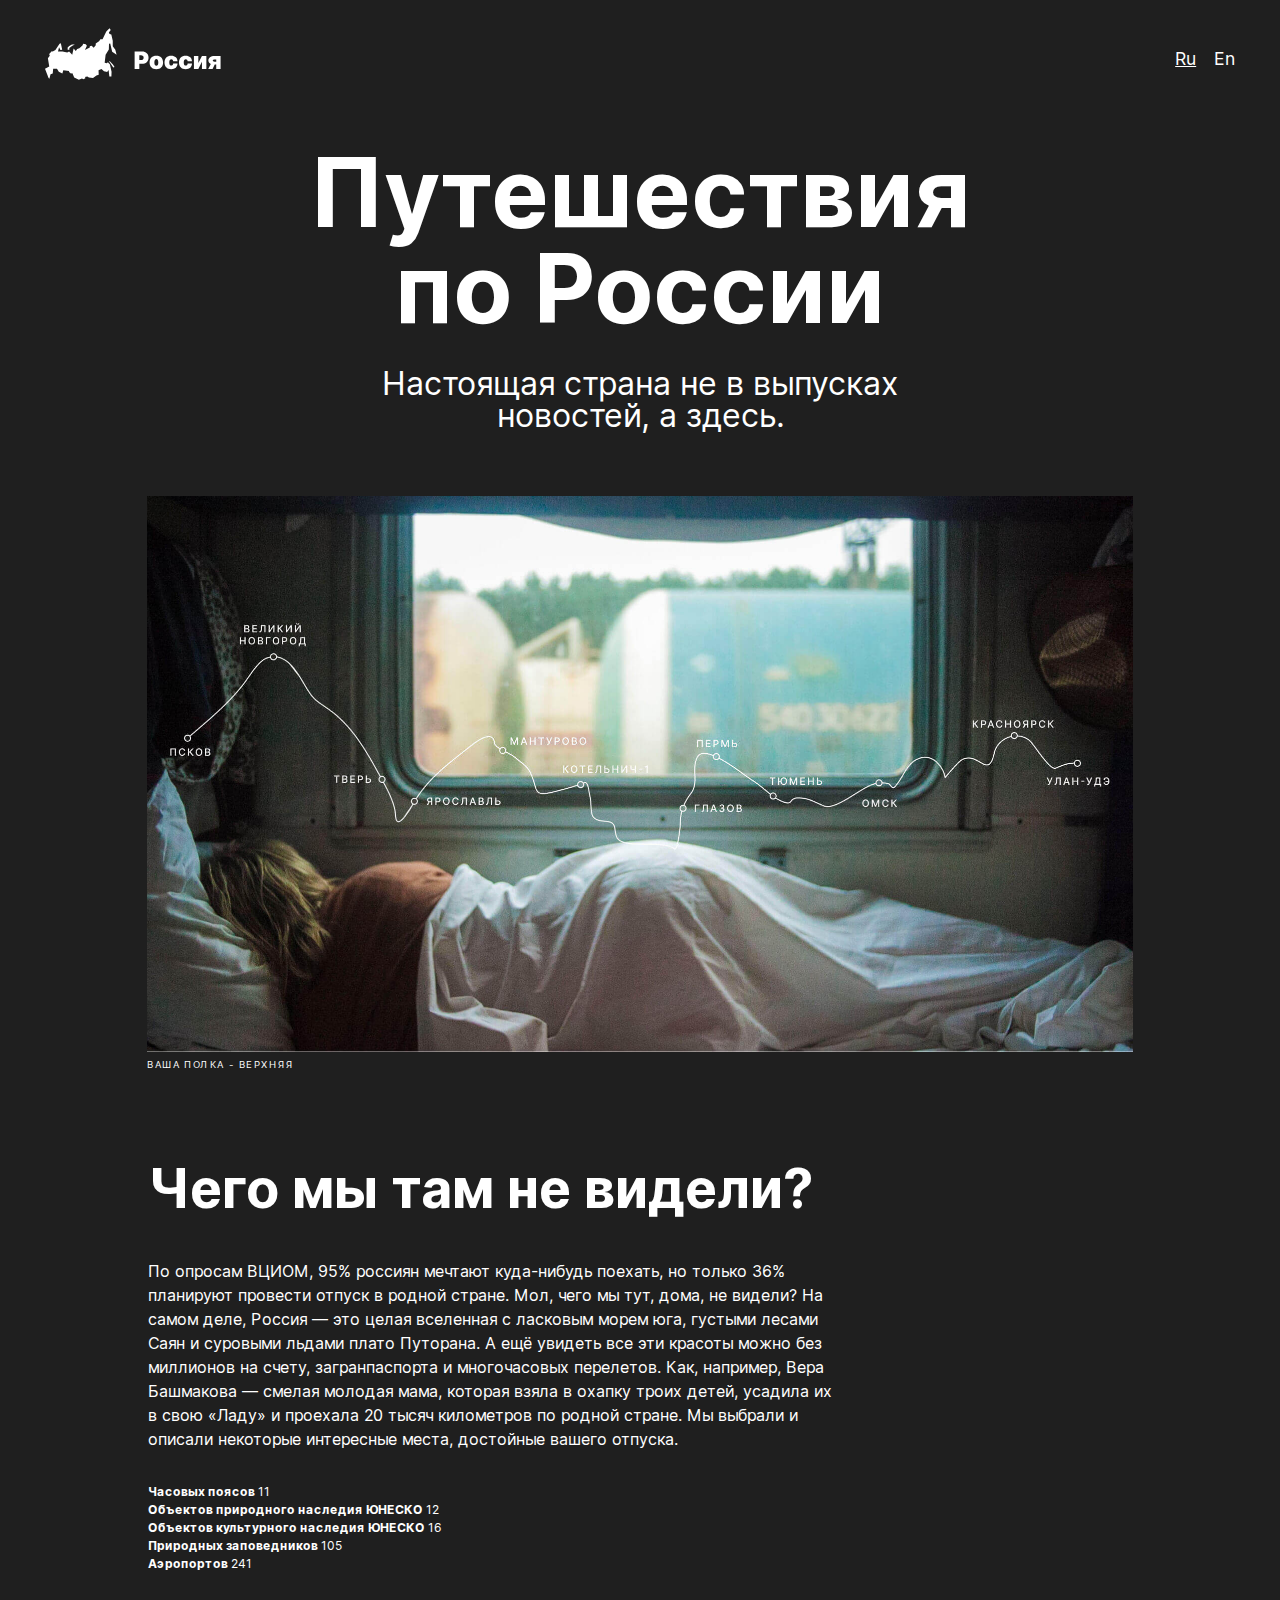
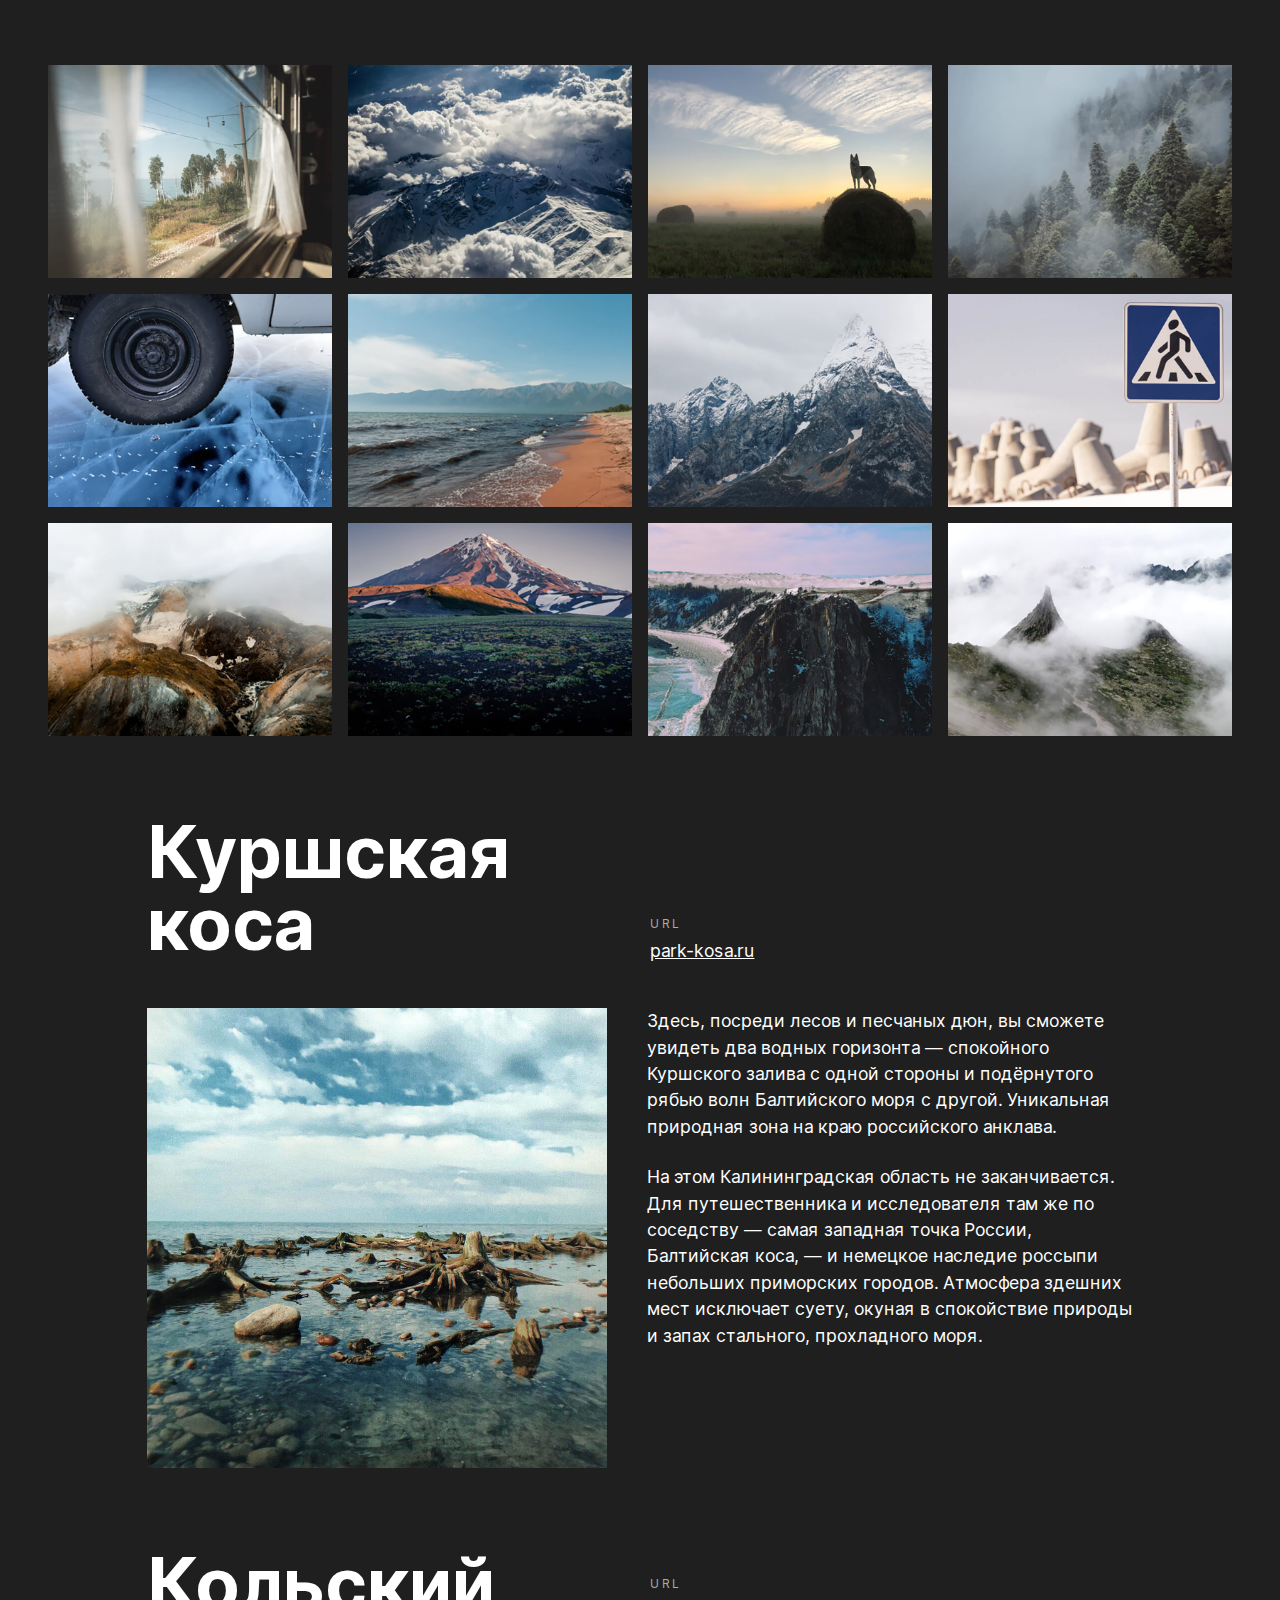
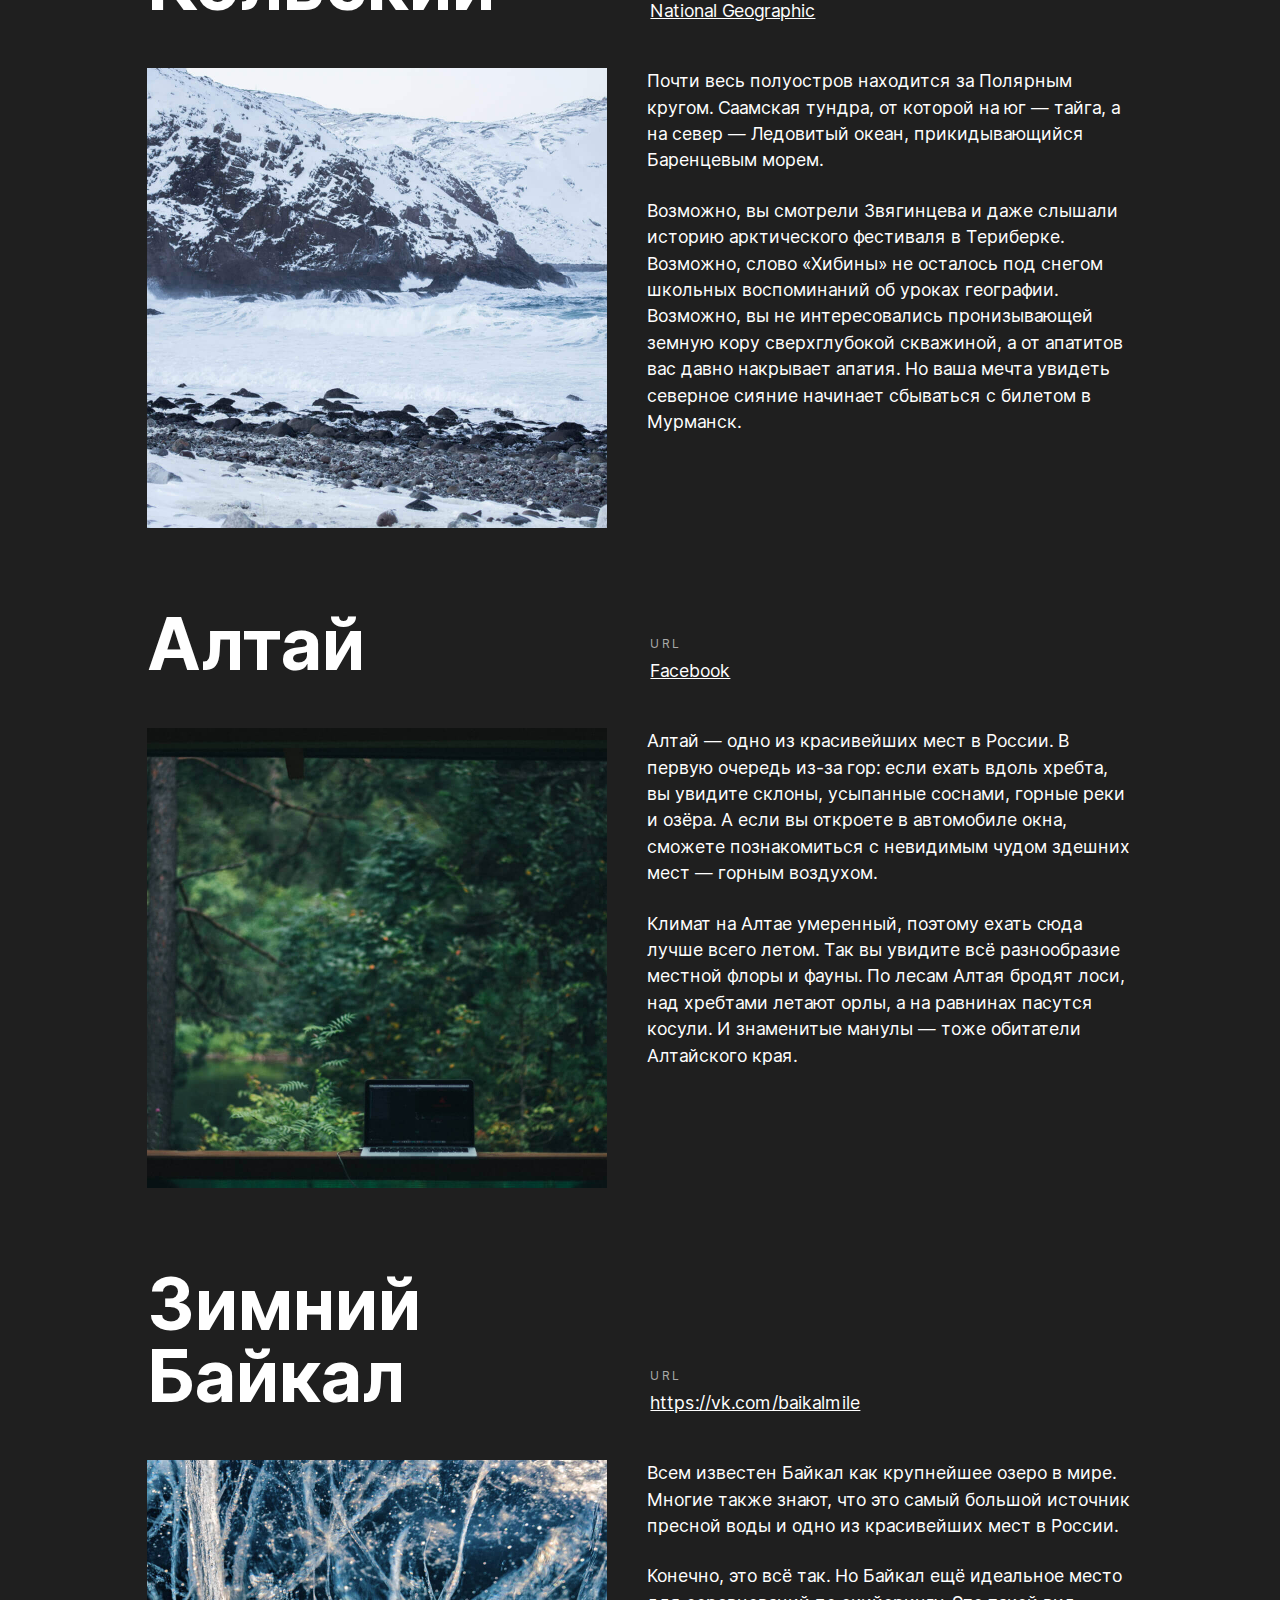
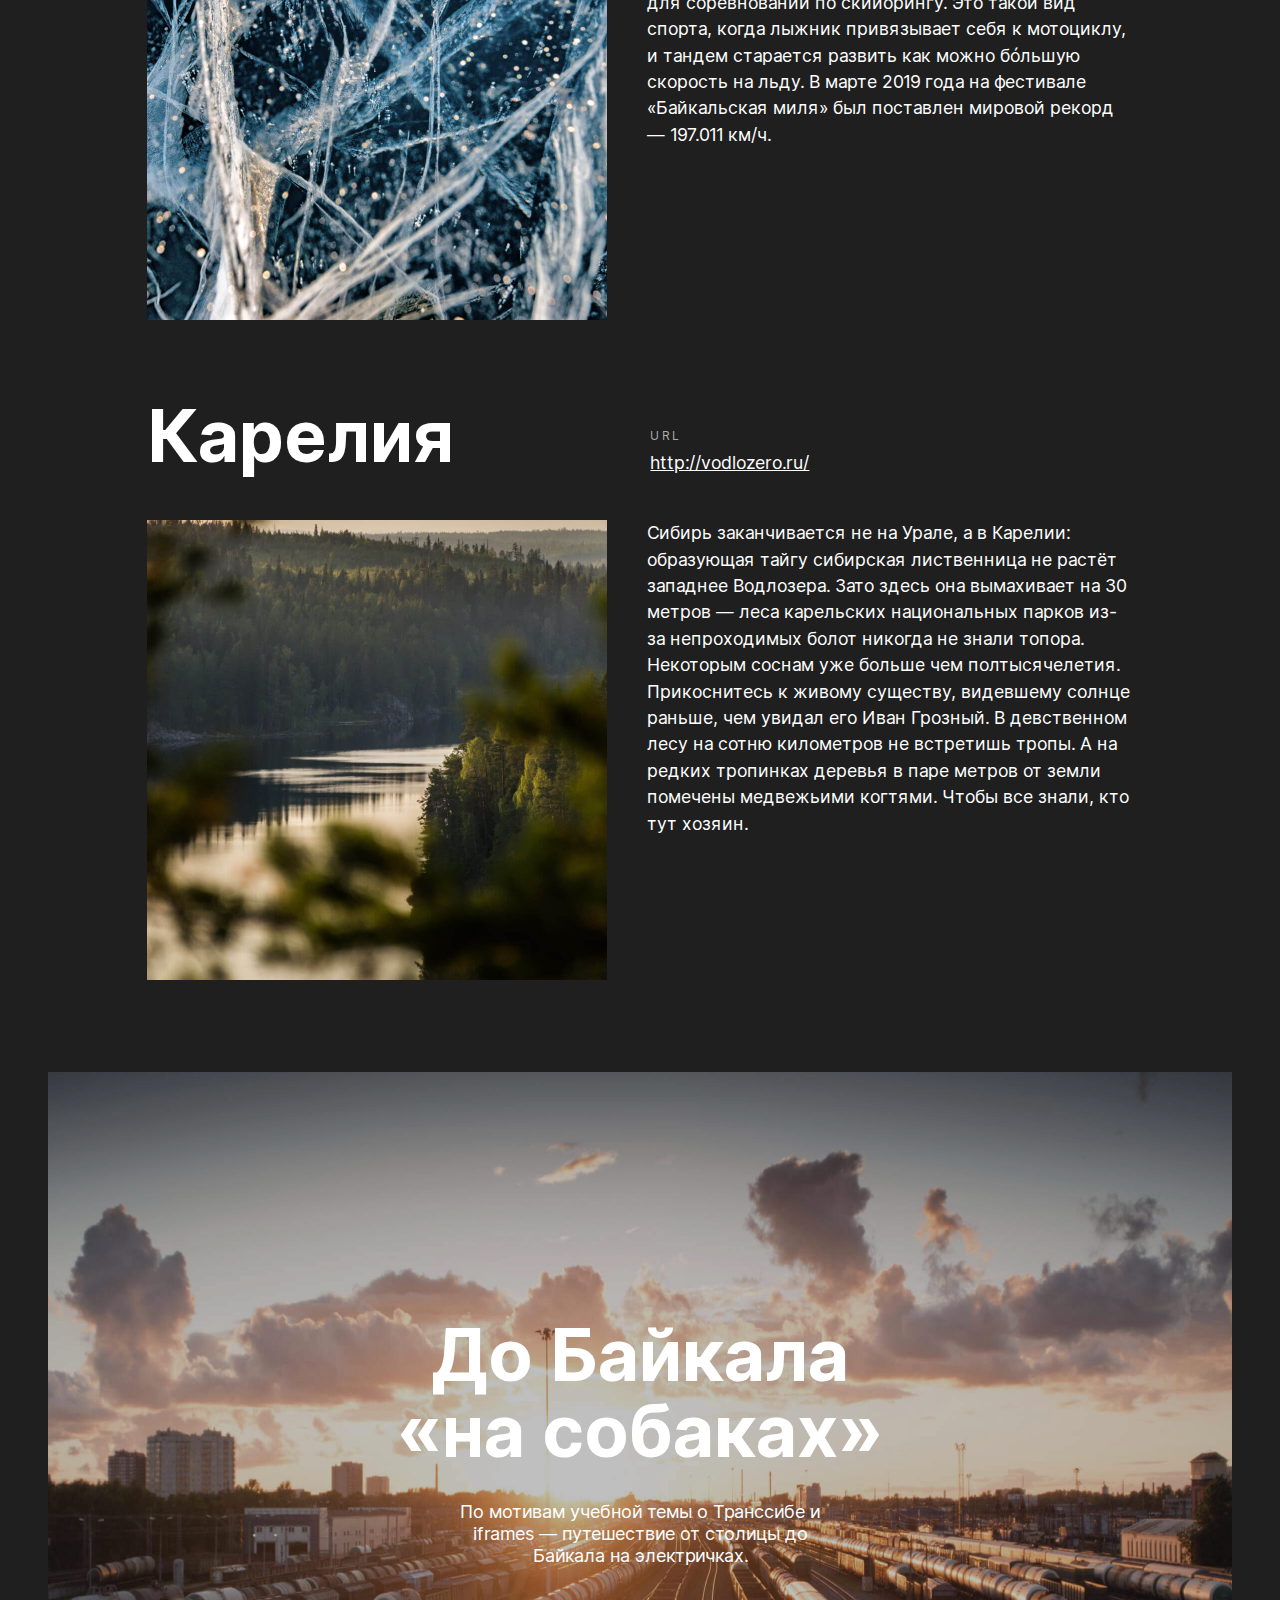
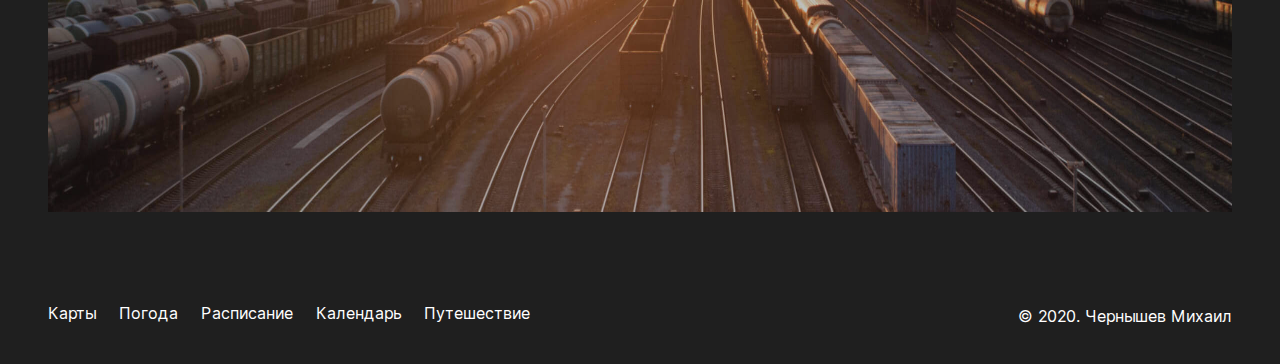
==== russian-travel-master/index.html @ 5cffb875 "Add files via upload" ====
<!DOCTYPE html>
<html lang="en">
<head>
    <meta charset="UTF-8">
    <meta name="viewport" content="width=device-width, initial-scale=1.0">
    <meta name="viewport" content="width=device-width, initial-scale=1">
    <html lang="ru">
    <link rel="stylesheet" href="./pages/index.css"> 
    <title>russian-travel</title>
</head>
<body>
    <div class="page">
        <header class="header">
            <img class="header__logo" src="./sprint-3-images/header-logo.svg" alt="логотип">
            <p class="header__lang-link">Ru</p>
            <p class="header__lang-link">En</p>
        </header>

        <main class="content">
            <section class="lead">
                <h1 class="lead__title">Путешествия по России</h1>
                <h2 class="lead__subtitle">Настоящая страна не в выпусках новостей, а здесь.</h2>
                <img class="lead__image" src="./sprint-3-images/lead-polka.jpg" alt="Фотография из поезда">
                <p class="lead__caption">Ваша полка - верхняя</p>
            </section>

            <section class="intro">
                <h2 class="intro__title">Чего мы там не видели?</h2>
                <p class="intro__text">По опросам ВЦИОМ, 95% россиян мечтают куда-нибудь поехать, но только 36% планируют провести отпуск в родной стране. Мол, чего мы тут, дома, не видели? На самом деле, Россия — это целая вселенная с ласковым морем юга, густыми лесами Саян и суровыми льдами плато Путорана. А ещё увидеть все эти красоты можно без миллионов на счету, загранпаспорта и многочасовых перелетов. Как, например, Вера Башмакова — смелая молодая мама, которая взяла в охапку троих детей, усадила их в свою «Ладу» и проехала 20 тысяч километров по родной стране. Мы выбрали и описали некоторые интересные места, достойные вашего отпуска.</p>
                <ul class="intro__list">
                    <li><b>Часовых поясов</b> 11</li>
                    <li><b>Объектов природного наследия ЮНЕСКО</b> 12</li>
                    <li><b>Объектов культурного наследия ЮНЕСКО</b> 16</li>
                    <li><b>Природных заповедников</b> 105</li>
                    <li><b>Аэропортов</b> 241</li>
                </ul>
            </section>
            <section class="photo-grid">
                <img class="photo-grid__item" src="./sprint-3-images/photo-grid-train.jpg" alt="Здесь была красивая картинка из путешествия">
                <img class="photo-grid__item" src="./sprint-3-images/photo-grid-atharva-tulsi.jpg" alt="Здесь была красивая картинка из путешествия">
                <img class="photo-grid__item" src="./sprint-3-images/photo-grid-tuman.jpg" alt="Здесь была красивая картинка из путешествия">
                <img class="photo-grid__item" src="./sprint-3-images/photo-grid-sochi.jpg" alt="Здесь была красивая картинка из путешествия">
                <img class="photo-grid__item" src="./sprint-3-images/photo-grid-arisa.jpg" alt="Здесь была красивая картинка из путешествия">
                <img class="photo-grid__item" src="./sprint-3-images/photo-grid-baikal.jpg" alt="Здесь была красивая картинка из путешествия">
                <img class="photo-grid__item" src="./sprint-3-images/photo-grid-elbrus.jpg" alt="Здесь была красивая картинка из путешествия">
                <img class="photo-grid__item" src="./sprint-3-images/photo-grid-kondratiev.jpg" alt="Здесь была красивая картинка из путешествия">
                <img class="photo-grid__item" src="./sprint-3-images/photo-grid-kamchatka-1.jpg" alt="Здесь была красивая картинка из путешествия">
                <img class="photo-grid__item" src="./sprint-3-images/photo-grid-kamchatka-2.jpg" alt="Здесь была красивая картинка из путешествия">
                <img class="photo-grid__item" src="./sprint-3-images/photo-grid-baikal-2.jpg" alt="Здесь была красивая картинка из путешествия">
                <img class="photo-grid__item" src="./sprint-3-images/photo-grid-ergaki.jpg" alt="Здесь была красивая картинка из путешествия">
            </section>
            <section class="places">
                <div class="place">
                    <div class="place__row_top">
                        <h2 class="place__title">Куршская коса</h2>
                        <div class="place__website">
                            <p class="place__website__url-heading">URL</p>
                            <a class="place__website__link" href="http://park-kosa.ru">park-kosa.ru</a>
                        </div>
                    </div>
                    <div class="place__row_bottom">
                        <img class="place__image" src="./sprint-3-images/place-kosa.jpg" alt="фотография красот России">
                        <div class="place__text">    
                            <p class="place__paragraph">Здесь, посреди лесов и песчаных дюн, вы сможете увидеть два водных горизонта — спокойного Куршского залива с одной стороны и подёрнутого рябью волн Балтийского моря с другой. Уникальная природная зона на краю российского анклава.</p>
                            <p class="place__paragraph">На этом Калининградская область не заканчивается. Для путешественника и исследователя там же по соседству — самая западная точка России, Балтийская коса, — и немецкое наследие россыпи небольших приморских городов. Атмосфера здешних мест исключает суету, окуная в спокойствие природы и запах стального, прохладного моря.</p>
                        </div>
                    </div>
                </div>

                <div class="place">
                    <div class="place__row_top">
                        <h2 class="place__title">Кольский</h2>
                        <div class="place__website">
                            <p class="place__website__url-heading">URL</p>
                            <a class="place__website__link" href="https://yourshot.nationalgeographic.com/photos/?keywords=kolskiy">National Geographic</a>
                        </div>
                    </div>
                    <div class="place__row_bottom">
                        <img class="place__image" src="./sprint-3-images/place-kolsky.jpg" alt="фотография красот России">
                        <div class="place__text">    
                            <p class="place__paragraph">Почти весь полуостров находится за Полярным кругом. Саамская тундра, от которой на юг — 
                                тайга, а на север — Ледовитый океан, прикидывающийся Баренцевым морем.</p>
                            <p class="place__paragraph">Возможно, вы смотрели Звягинцева и даже слышали историю арктического фестиваля в Териберке. Возможно, слово «Хибины» не осталось под снегом школьных воспоминаний об уроках географии. Возможно, вы не интересовались пронизывающей земную кору сверхглубокой скважиной, а от апатитов вас давно накрывает апатия. Но ваша мечта увидеть северное сияние начинает сбываться с билетом
                                в Мурманск.</p>
                        </div>
                    </div>
                </div>

                <div class="place">
                    <div class="place__row_top">
                        <h2 class="place__title">Алтай</h2>
                        <div class="place__website">
                            <p class="place__website__url-heading">URL</p>
                            <a class="place__website__link" href="https://www.facebook.com/vera.bashmakova/posts/10156011613718822">Facebook</a>
                        </div>
                    </div>
                    <div class="place__row_bottom">
                        <img class="place__image" src="./sprint-3-images/place-altai.jpg" alt="фотография красот России">
                        <div class="place__text">    
                            <p class="place__paragraph">Алтай — одно из красивейших мест в России. 
                                В первую очередь из-за гор: если ехать вдоль хребта, вы увидите склоны, усыпанные соснами, горные реки и озёра. А если вы откроете в автомобиле окна, сможете познакомиться с невидимым чудом здешних мест — горным воздухом.</p>
                            <p class="place__paragraph">Климат на Алтае умеренный, поэтому ехать сюда лучше всего летом. Так вы увидите всё разнообразие местной флоры и фауны. По лесам Алтая бродят лоси, над хребтами летают орлы, а на равнинах пасутся косули. И знаменитые манулы — тоже обитатели Алтайского края.</p>
                        </div>
                    </div>
                </div>

                <div class="place">
                    <div class="place__row_top">
                        <h2 class="place__title">Зимний Байкал</h2>
                        <div class="place__website">
                            <p class="place__website__url-heading">URL</p>
                            <a class="place__website__link" href="https://vk.com/baikalmile">https://vk.com/baikalmile</a>
                        </div>
                    </div>
                    <div class="place__row_bottom">
                        <img class="place__image" src="./sprint-3-images/place-winter-baikal.jpg" alt="фотография красот России">                        
                        <div class="place__text">    
                            <p class="place__paragraph">Всем известен Байкал как крупнейшее озеро 
                                в мире. Многие также знают, что это самый большой источник пресной воды и одно из красивейших мест в России.</p>
                            <p class="place__paragraph">Конечно, это всё так. Но Байкал ещё идеальное место для соревнований по скийорингу. Это такой вид спорта, когда лыжник привязывает себя 
                                к мотоциклу, и тандем старается развить как можно бóльшую скорость на льду. В марте 2019 года на фестивале «Байкальская миля» был поставлен мировой рекорд — 197.011 км/ч.</p>
                        </div>
                    </div>
                </div>

                <div class="place">
                    <div class="place__row_top">
                        <h2 class="place__title">Карелия</h2>
                        <div class="place__website">
                            <p class="place__website__url-heading">URL</p>
                            <a class="place__website__link" href="http://vodlozero.ru">http://vodlozero.ru/</a>
                        </div>
                    </div>
                    <div class="place__row_bottom">
                        <img class="place__image" src="./sprint-3-images/place-karelia.jpg" alt="фотография красот России">
                        <div class="place__text">
                            <p class="place__paragraph">Сибирь заканчивается не на Урале, а в Карелии: образующая тайгу сибирская лиственница не растёт западнее Водлозера. Зато здесь она вымахивает на 30 метров — леса карельских национальных парков из-за непроходимых болот никогда не знали топора. Некоторым соснам уже больше чем полтысячелетия. Прикоснитесь к живому существу, видевшему солнце раньше, чем увидал его Иван Грозный. 
                            В девственном лесу на сотню километров не встретишь тропы. А на редких тропинках деревья 
                            в паре метров от земли помечены медвежьими когтями. Чтобы все знали, кто тут хозяин.</p>
                        </div>
                    </div>
                </div>

            </section>
            <section class="cover">
                <a href="https://stampsy.com/na-elektrichkakh-do-baikala">
                    <div class="cover__overlay">
                        <h2 class="cover__title">До Байкала «на собаках»</h2>
                        <h3 class="cover__subtitle">По мотивам учебной темы о Транссибе и iframes — путешествие от столицы до Байкала на электричках.</h3>
                    </div>
                    <div class="cover__background">
                        <img class="cover__background" src="./sprint-3-images/cover-trains.jpg" alt="Тут была фотография стоянки поездов"> 
                    </div>
                </a>
                
                
            </section>
        </main>
        
        <footer class="footer">
            <a class="footer__link" href="https://yandex.ru/maps">Карты</a>
            <a class="footer__link" href="https://yandex.ru/pogoda">Погода</a>
            <a class="footer__link" href="https://rasp.yandex.ru">Расписание</a>
            <a class="footer__link" href="https://calendar.yandex.ru">Календарь</a>
            <a class="footer__link" href="https://travel.yandex.ru">Путешествие</a>
            <p class="footer__copyright">&copy; 2020. Чернышев Михаил</p>
        </footer> 
    </div>
                        
</body>
</html>
---- russian-travel-master/pages/index.css ----
@import url(../root/normalize.css);
@import url(../blocks/cover/cover.css);
@import url(../blocks/footer/footer.css);
@import url(../blocks/header/header.css);
@import url(../blocks/intro/intro.css);
@import url(../blocks/lead/lead.css);
@import url(../blocks/photo-grid/photo-grid.css);
@import url(../blocks/places/places.css);
@import url(../blocks/page/page.css);
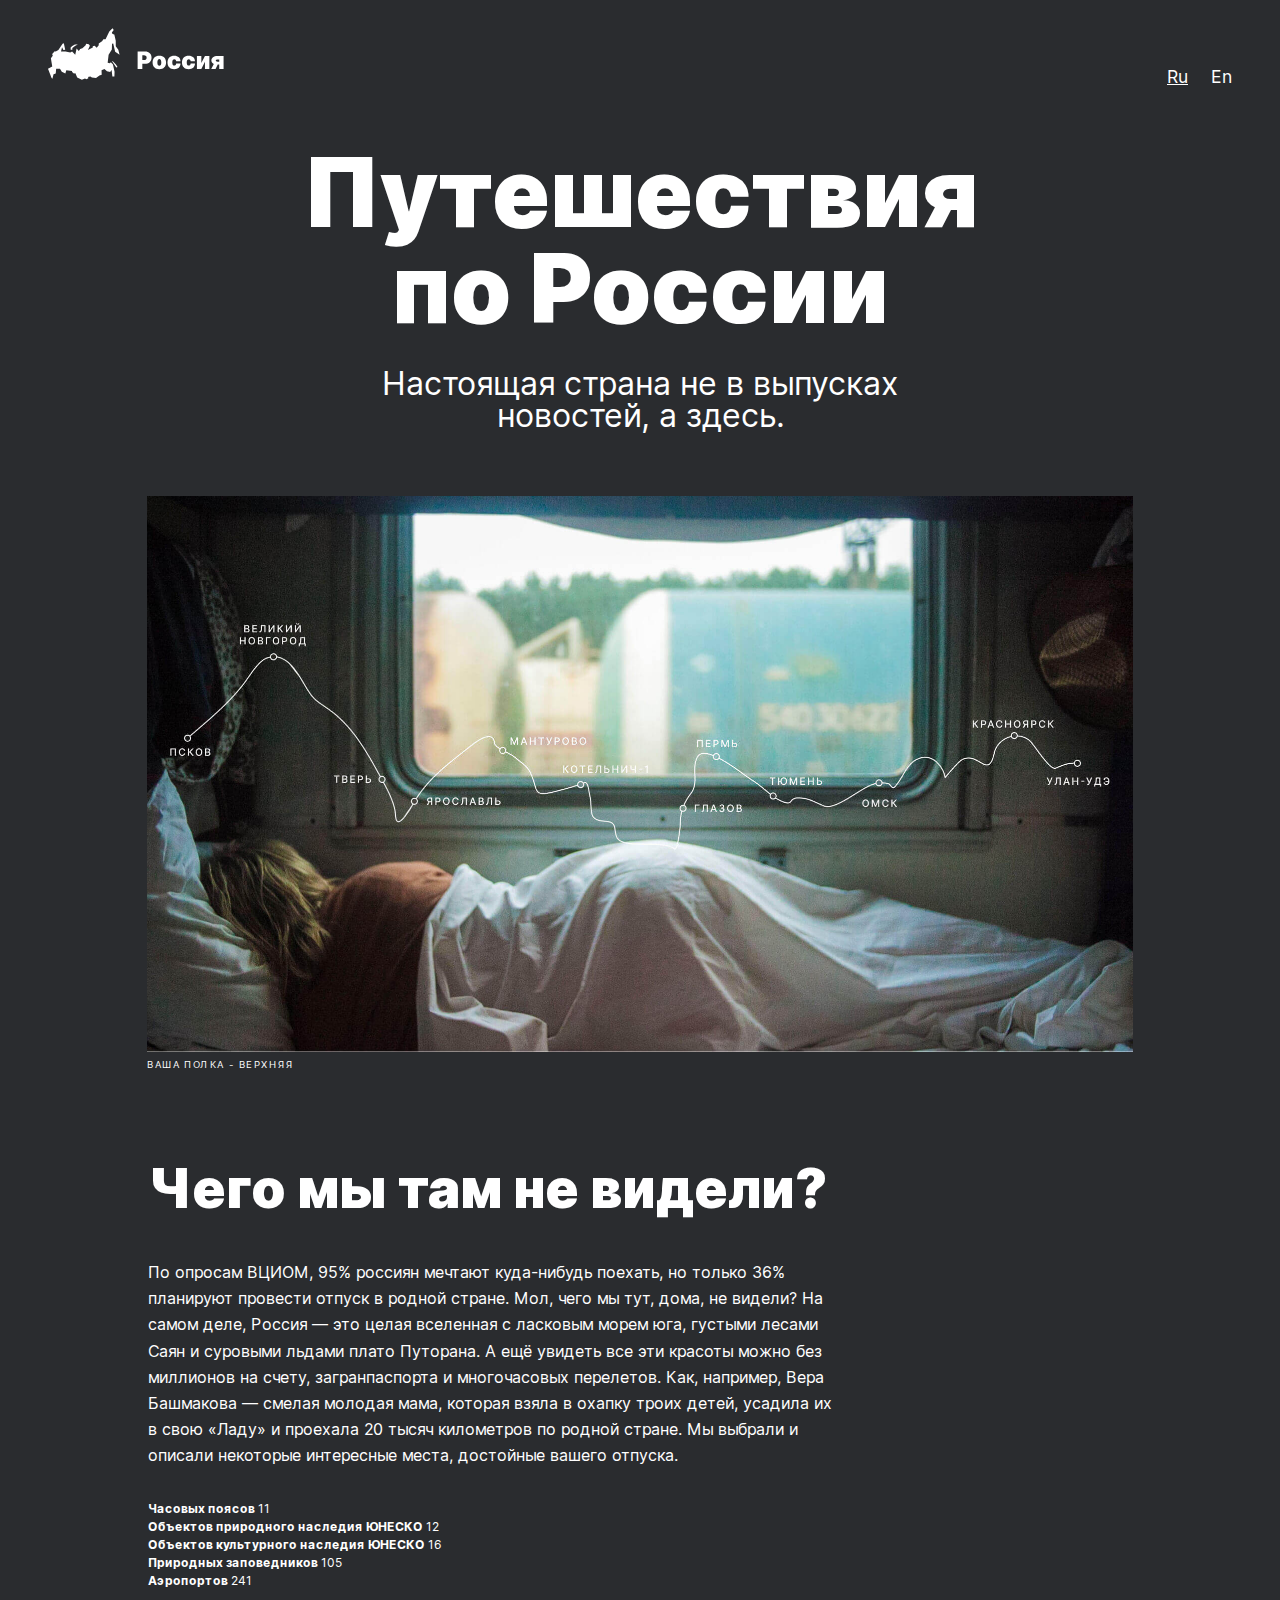
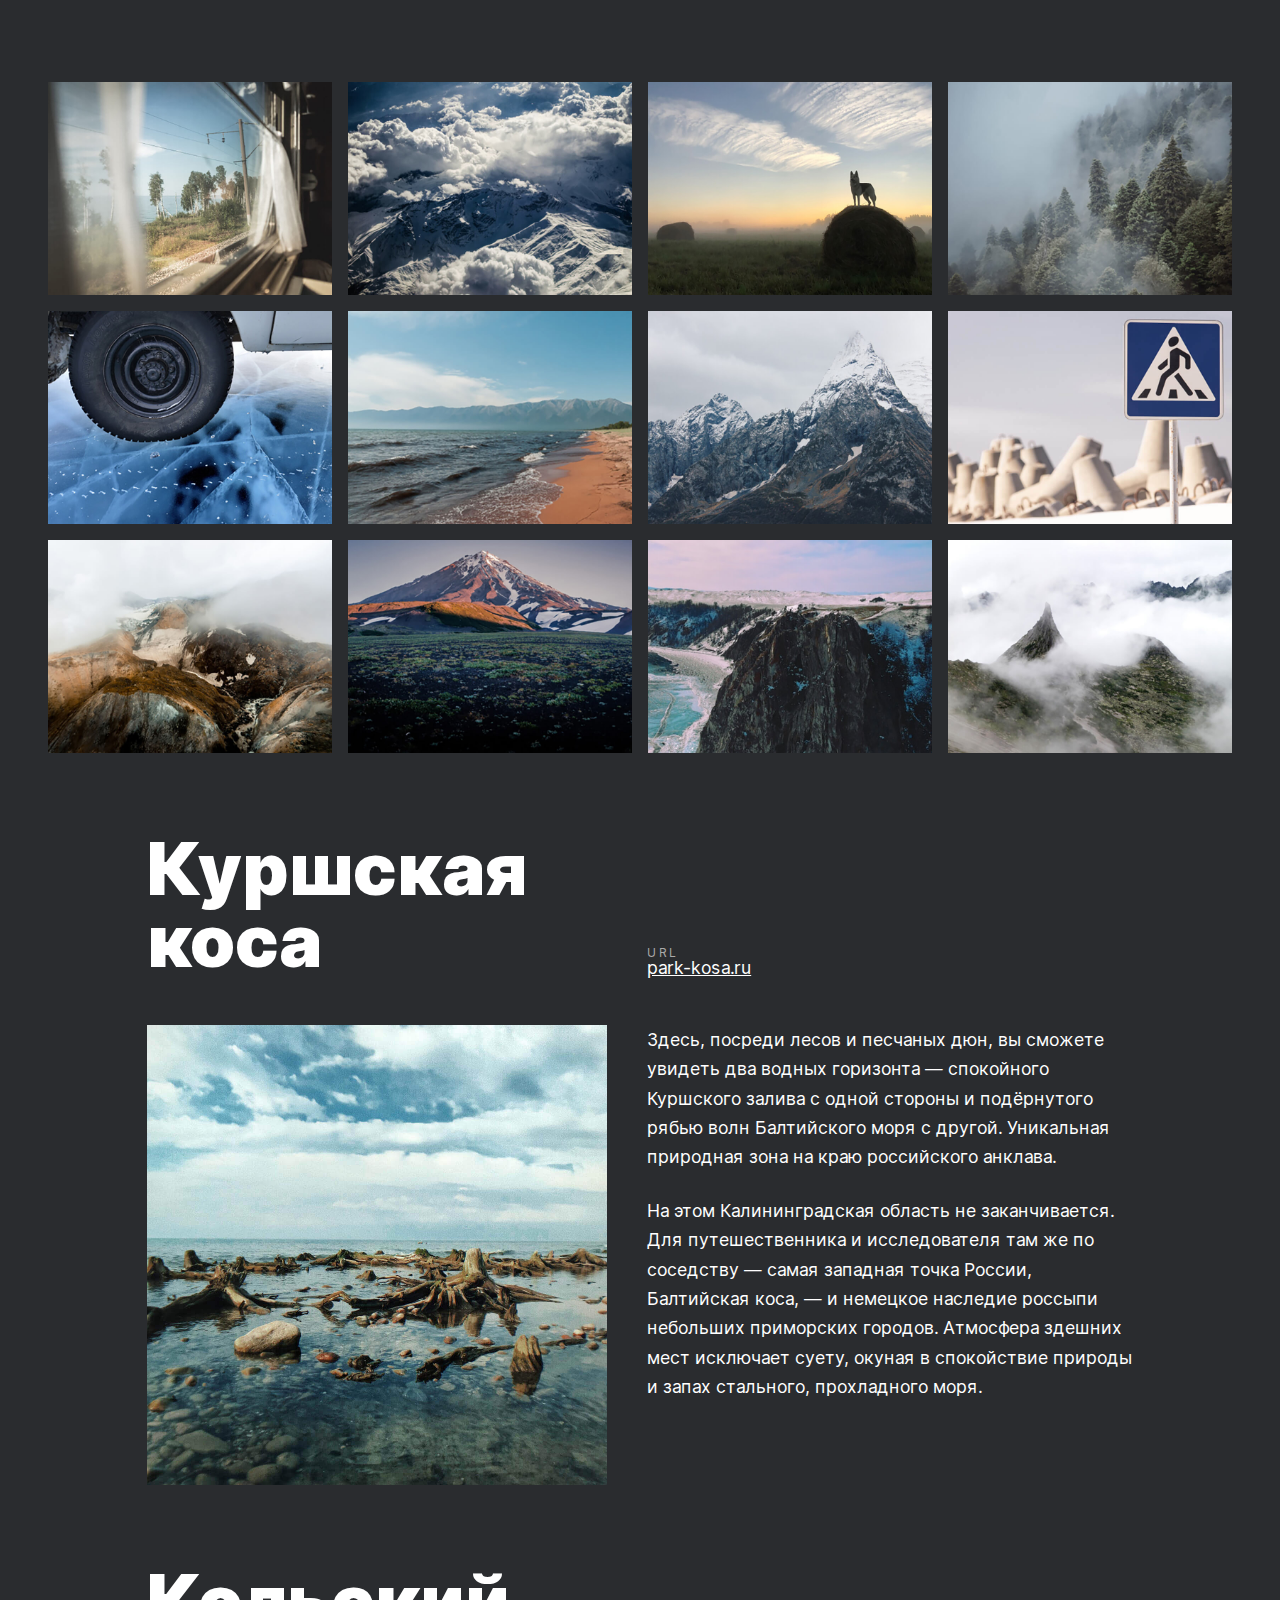
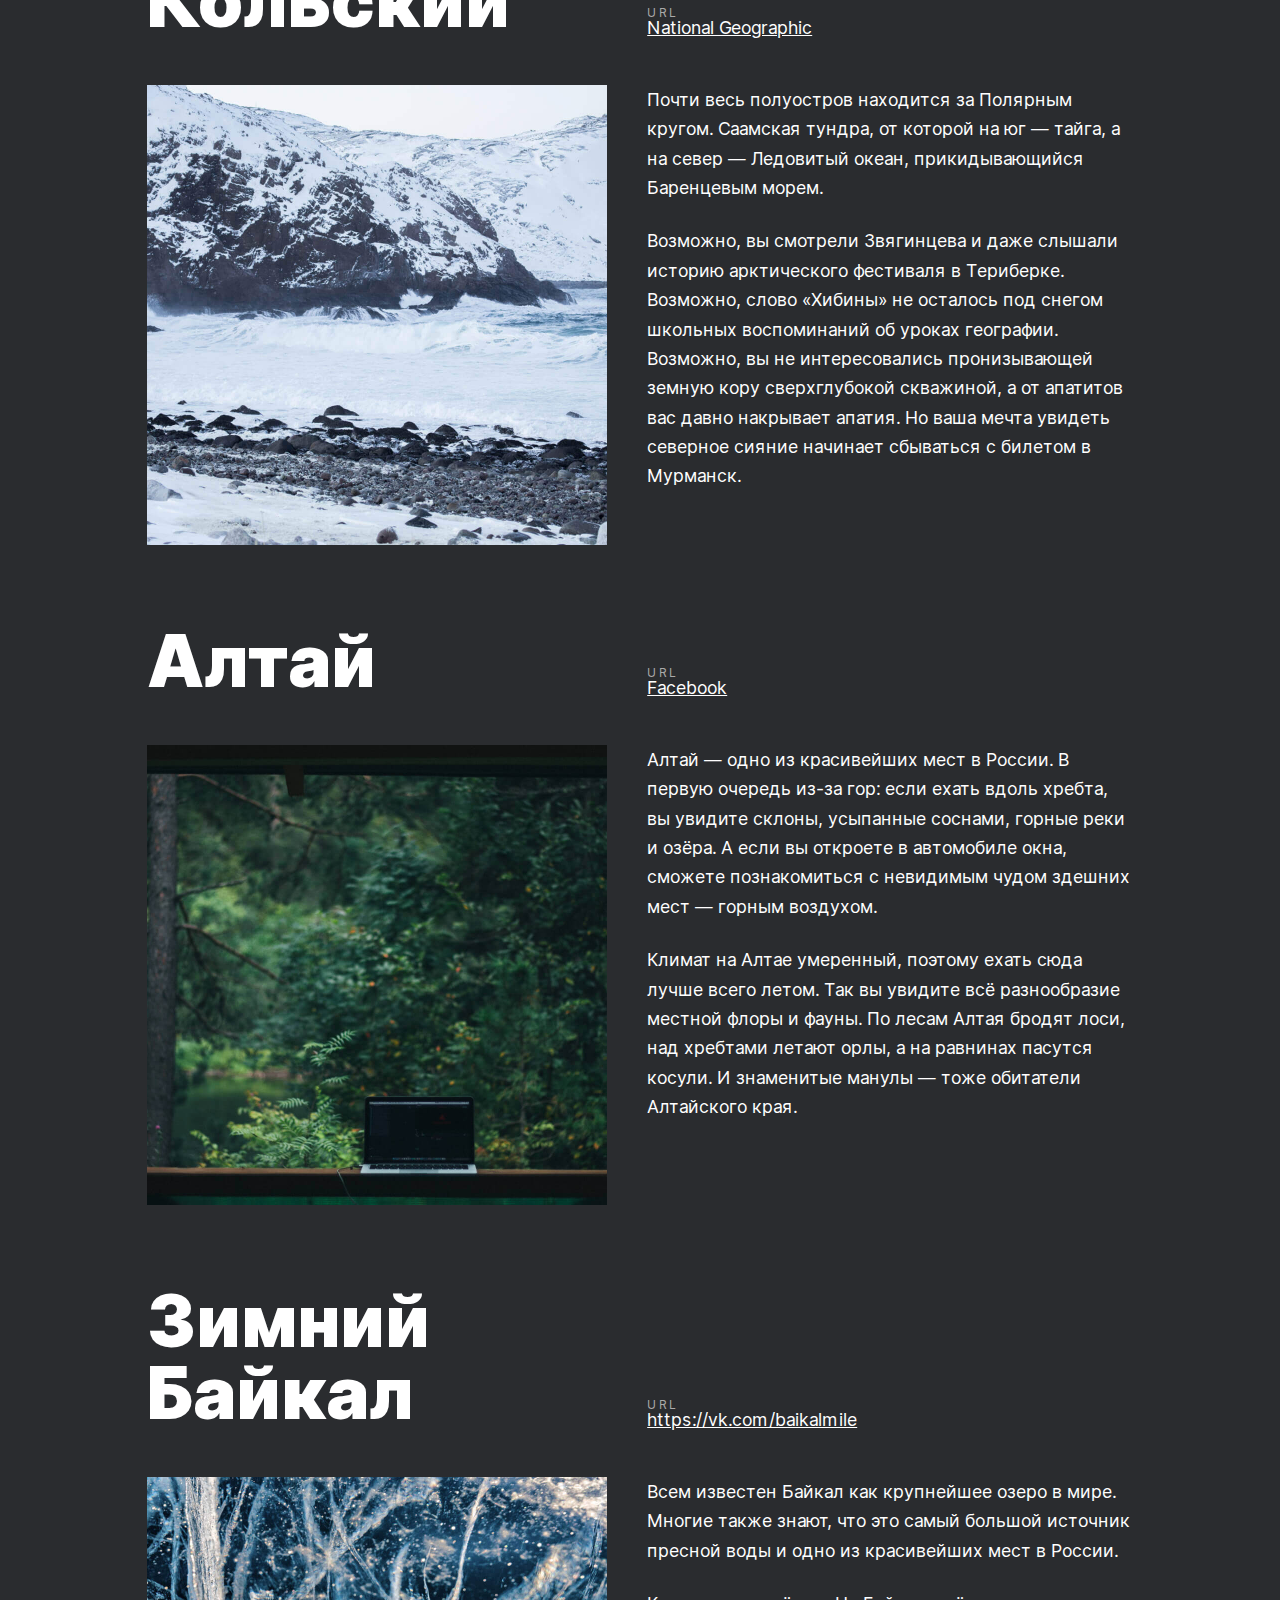
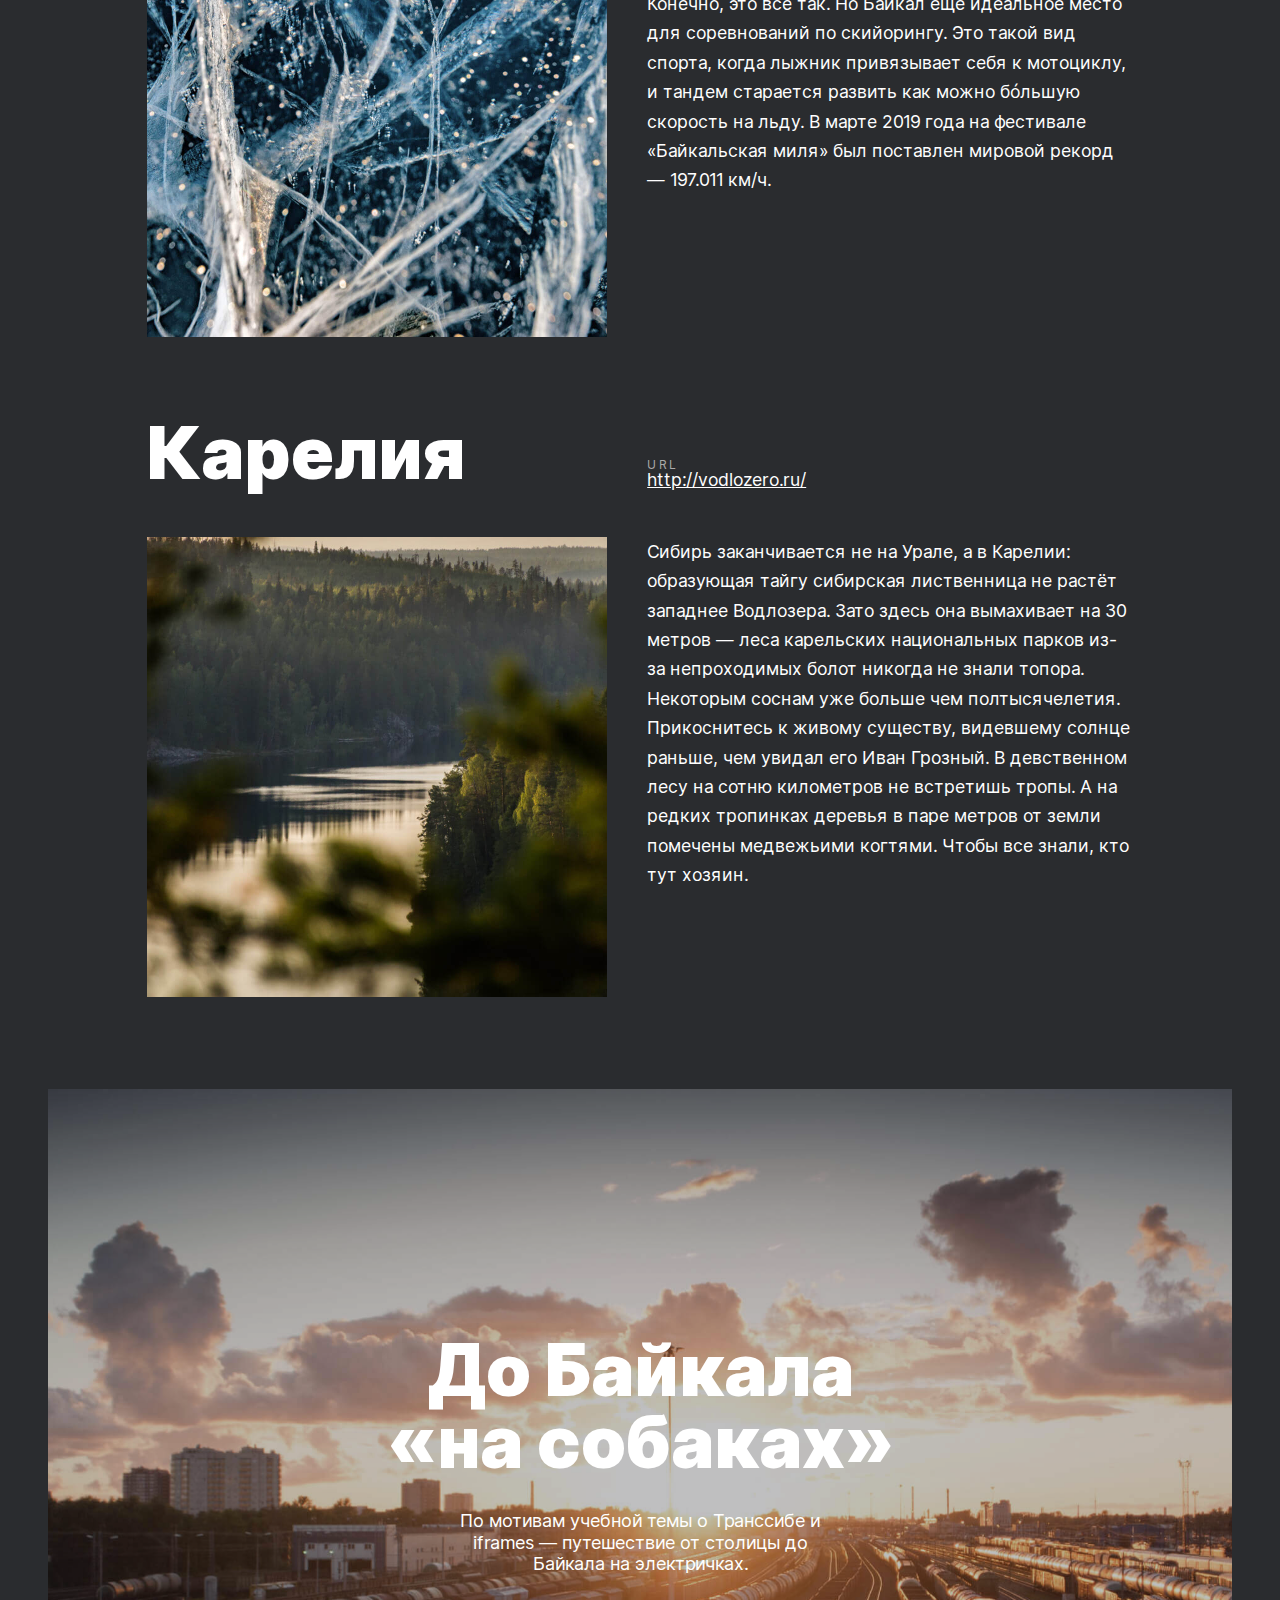
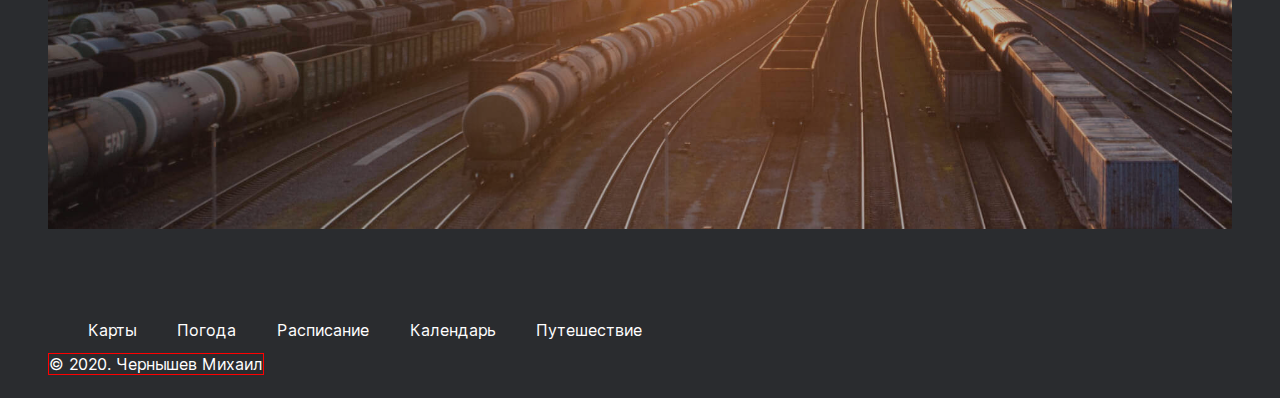
==== commit ddd89046: "Add files via upload" ====
--- a/russian-travel-master/index.html
+++ b/russian-travel-master/index.html
@@ -1,19 +1,19 @@
 <!DOCTYPE html>
-<html lang="en">
+<html lang="ru">
 <head>
     <meta charset="UTF-8">
     <meta name="viewport" content="width=device-width, initial-scale=1.0">
-    <meta name="viewport" content="width=device-width, initial-scale=1">
-    <html lang="ru">
     <link rel="stylesheet" href="./pages/index.css"> 
-    <title>russian-travel</title>
+    <title>Путешествия по России</title>
 </head>
 <body>
     <div class="page">
         <header class="header">
             <img class="header__logo" src="./sprint-3-images/header-logo.svg" alt="логотип">
-            <p class="header__lang-link">Ru</p>
-            <p class="header__lang-link">En</p>
+            <div class="header__lang-link">
+                <a href="#" class="header__lang-link header__lang-link_active">Ru</a>
+                <a href="#" class="header__lang-link">En</a> 
+            </div>
         </header>
 
         <main class="content">
@@ -28,11 +28,11 @@
                 <h2 class="intro__title">Чего мы там не видели?</h2>
                 <p class="intro__text">По опросам ВЦИОМ, 95% россиян мечтают куда-нибудь поехать, но только 36% планируют провести отпуск в родной стране. Мол, чего мы тут, дома, не видели? На самом деле, Россия — это целая вселенная с ласковым морем юга, густыми лесами Саян и суровыми льдами плато Путорана. А ещё увидеть все эти красоты можно без миллионов на счету, загранпаспорта и многочасовых перелетов. Как, например, Вера Башмакова — смелая молодая мама, которая взяла в охапку троих детей, усадила их в свою «Ладу» и проехала 20 тысяч километров по родной стране. Мы выбрали и описали некоторые интересные места, достойные вашего отпуска.</p>
                 <ul class="intro__list">
-                    <li><b>Часовых поясов</b> 11</li>
-                    <li><b>Объектов природного наследия ЮНЕСКО</b> 12</li>
-                    <li><b>Объектов культурного наследия ЮНЕСКО</b> 16</li>
-                    <li><b>Природных заповедников</b> 105</li>
-                    <li><b>Аэропортов</b> 241</li>
+                    <li><span class="intro__list_bold">Часовых поясов</span> 11</li>
+                    <li><span class="intro__list_bold">Объектов природного наследия ЮНЕСКО</span> 12</li>
+                    <li><span class="intro__list_bold">Объектов культурного наследия ЮНЕСКО</span> 16</li>
+                    <li><span class="intro__list_bold">Природных заповедников</span> 105</li>
+                    <li><span class="intro__list_bold">Аэропортов</span> 241</li>
                 </ul>
             </section>
             <section class="photo-grid">
@@ -51,14 +51,14 @@
             </section>
             <section class="places">
                 <div class="place">
-                    <div class="place__row_top">
+                    <div class="place__row">
                         <h2 class="place__title">Куршская коса</h2>
                         <div class="place__website">
-                            <p class="place__website__url-heading">URL</p>
-                            <a class="place__website__link" href="http://park-kosa.ru">park-kosa.ru</a>
+                            <p class="place__url-heading">URL</p>
+                            <a class="place__link" href="http://park-kosa.ru">park-kosa.ru</a>
                         </div>
                     </div>
-                    <div class="place__row_bottom">
+                    <div class="place__row">
                         <img class="place__image" src="./sprint-3-images/place-kosa.jpg" alt="фотография красот России">
                         <div class="place__text">    
                             <p class="place__paragraph">Здесь, посреди лесов и песчаных дюн, вы сможете увидеть два водных горизонта — спокойного Куршского залива с одной стороны и подёрнутого рябью волн Балтийского моря с другой. Уникальная природная зона на краю российского анклава.</p>
@@ -68,14 +68,14 @@
                 </div>
 
                 <div class="place">
-                    <div class="place__row_top">
+                    <div class="place__row">
                         <h2 class="place__title">Кольский</h2>
                         <div class="place__website">
-                            <p class="place__website__url-heading">URL</p>
-                            <a class="place__website__link" href="https://yourshot.nationalgeographic.com/photos/?keywords=kolskiy">National Geographic</a>
+                            <p class="place__url-heading">URL</p>
+                            <a class="place__link" href="https://yourshot.nationalgeographic.com/photos/?keywords=kolskiy">National Geographic</a>
                         </div>
                     </div>
-                    <div class="place__row_bottom">
+                    <div class="place__row">
                         <img class="place__image" src="./sprint-3-images/place-kolsky.jpg" alt="фотография красот России">
                         <div class="place__text">    
                             <p class="place__paragraph">Почти весь полуостров находится за Полярным кругом. Саамская тундра, от которой на юг — 
@@ -87,14 +87,14 @@
                 </div>
 
                 <div class="place">
-                    <div class="place__row_top">
+                    <div class="place__row">
                         <h2 class="place__title">Алтай</h2>
                         <div class="place__website">
-                            <p class="place__website__url-heading">URL</p>
-                            <a class="place__website__link" href="https://www.facebook.com/vera.bashmakova/posts/10156011613718822">Facebook</a>
+                            <p class="place__url-heading">URL</p>
+                            <a class="place__link" href="https://www.facebook.com/vera.bashmakova/posts/10156011613718822">Facebook</a>
                         </div>
                     </div>
-                    <div class="place__row_bottom">
+                    <div class="place__row">
                         <img class="place__image" src="./sprint-3-images/place-altai.jpg" alt="фотография красот России">
                         <div class="place__text">    
                             <p class="place__paragraph">Алтай — одно из красивейших мест в России. 
@@ -105,14 +105,14 @@
                 </div>
 
                 <div class="place">
-                    <div class="place__row_top">
+                    <div class="place__row">
                         <h2 class="place__title">Зимний Байкал</h2>
                         <div class="place__website">
-                            <p class="place__website__url-heading">URL</p>
-                            <a class="place__website__link" href="https://vk.com/baikalmile">https://vk.com/baikalmile</a>
+                            <p class="place__url-heading">URL</p>
+                            <a class="place__link" href="https://vk.com/baikalmile">https://vk.com/baikalmile</a>
                         </div>
                     </div>
-                    <div class="place__row_bottom">
+                    <div class="place__row">
                         <img class="place__image" src="./sprint-3-images/place-winter-baikal.jpg" alt="фотография красот России">                        
                         <div class="place__text">    
                             <p class="place__paragraph">Всем известен Байкал как крупнейшее озеро 
@@ -124,14 +124,14 @@
                 </div>
 
                 <div class="place">
-                    <div class="place__row_top">
+                    <div class="place__row">
                         <h2 class="place__title">Карелия</h2>
                         <div class="place__website">
-                            <p class="place__website__url-heading">URL</p>
-                            <a class="place__website__link" href="http://vodlozero.ru">http://vodlozero.ru/</a>
+                            <p class="place__url-heading">URL</p>
+                            <a class="place__link" href="http://vodlozero.ru">http://vodlozero.ru/</a>
                         </div>
                     </div>
-                    <div class="place__row_bottom">
+                    <div class="place__row">
                         <img class="place__image" src="./sprint-3-images/place-karelia.jpg" alt="фотография красот России">
                         <div class="place__text">
                             <p class="place__paragraph">Сибирь заканчивается не на Урале, а в Карелии: образующая тайгу сибирская лиственница не растёт западнее Водлозера. Зато здесь она вымахивает на 30 метров — леса карельских национальных парков из-за непроходимых болот никогда не знали топора. Некоторым соснам уже больше чем полтысячелетия. Прикоснитесь к живому существу, видевшему солнце раньше, чем увидал его Иван Грозный. 
@@ -142,27 +142,26 @@
                 </div>
 
             </section>
+
             <section class="cover">
-                <a href="https://stampsy.com/na-elektrichkakh-do-baikala">
-                    <div class="cover__overlay">
-                        <h2 class="cover__title">До Байкала «на собаках»</h2>
-                        <h3 class="cover__subtitle">По мотивам учебной темы о Транссибе и iframes — путешествие от столицы до Байкала на электричках.</h3>
-                    </div>
-                    <div class="cover__background">
-                        <img class="cover__background" src="./sprint-3-images/cover-trains.jpg" alt="Тут была фотография стоянки поездов"> 
-                    </div>
-                </a>
-                
-                
+                <a href="https://stampsy.com/na-elektrichkakh-do-baikala" class="cover__overlay">
+                  <h2 class="cover__title">До Байкала «на собаках»</h2>
+                   <p class="cover__subtitle">По мотивам учебной темы о Транссибе и iframes — путешествие от столицы до Байкала на электричках.</p>
+                </a>              
             </section>
         </main>
         
         <footer class="footer">
-            <a class="footer__link" href="https://yandex.ru/maps">Карты</a>
-            <a class="footer__link" href="https://yandex.ru/pogoda">Погода</a>
-            <a class="footer__link" href="https://rasp.yandex.ru">Расписание</a>
-            <a class="footer__link" href="https://calendar.yandex.ru">Календарь</a>
-            <a class="footer__link" href="https://travel.yandex.ru">Путешествие</a>
+            <nav>
+                <ul class="footer__ul">
+                    <li class="footer__list"><a class="footer__link" href="https://yandex.ru/maps">Карты</a></li>
+                    <li class="footer__list"><a class="footer__link" href="https://yandex.ru/pogoda">Погода</a></li>
+                    <li class="footer__list"><a class="footer__link" href="https://rasp.yandex.ru">Расписание</a></li>
+                    <li class="footer__list"><a class="footer__link" href="https://calendar.yandex.ru">Календарь</a></li>
+                    <li class="footer__list"><a class="footer__link" href="https://travel.yandex.ru">Путешествие</a></li>
+                </ul>
+                
+            </nav>
             <p class="footer__copyright">&copy; 2020. Чернышев Михаил</p>
         </footer> 
     </div>
--- a/russian-travel-master/pages/index.css
+++ b/russian-travel-master/pages/index.css
@@ -1,9 +1,13 @@
 @import url(../root/normalize.css);
+@import url(../Inter/inter.css);
 @import url(../blocks/cover/cover.css);
 @import url(../blocks/footer/footer.css);
 @import url(../blocks/header/header.css);
 @import url(../blocks/intro/intro.css);
 @import url(../blocks/lead/lead.css);
 @import url(../blocks/photo-grid/photo-grid.css);
-@import url(../blocks/places/places.css);
-@import url(../blocks/page/page.css);+@import url(../blocks/place/place.css);
+@import url(../blocks/page/page.css);
+
+
+
